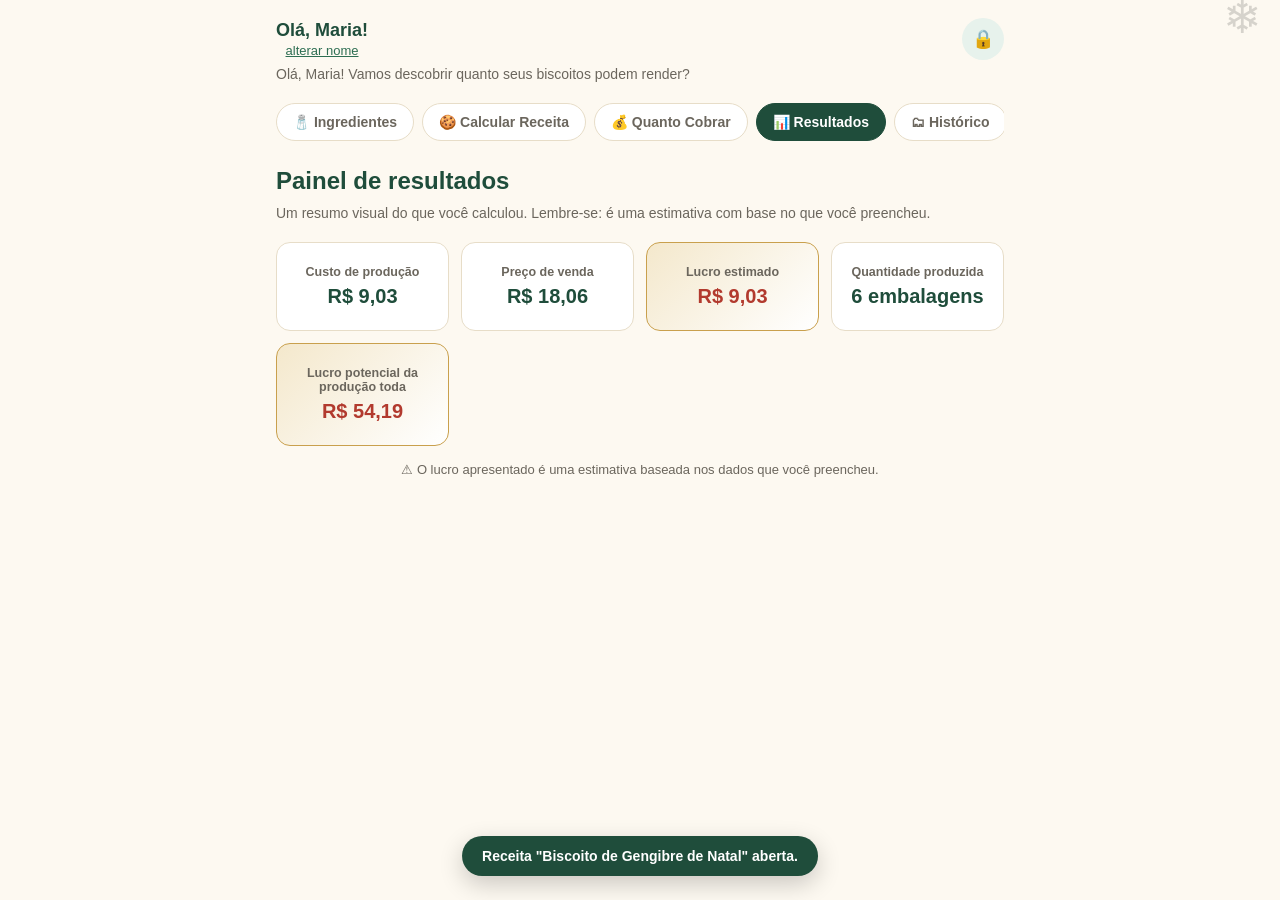
==== calculadora-lucro-biscoitos-demo/index.html @ b3db5369 "Add demo variant of Minha Calculadora de Lucro with sample data Same app, auto-seeded with example i" ====
<!DOCTYPE html>
<html lang="pt-BR">
<head>
<meta charset="UTF-8">
<meta name="viewport" content="width=device-width, initial-scale=1.0">
<title>Minha Calculadora de Lucro — DEMO (dados de exemplo)</title>
<link rel="stylesheet" href="style.css">
</head>
<body>

<!-- Decoração natalina de fundo -->
<div class="decor-topo" aria-hidden="true">❄</div>

<!-- ===================== TELA 0 — ENTRADA ===================== -->
<section id="tela-entrada" class="tela tela-ativa">
  <div class="card-entrada">
    <div class="selo">🎄</div>
    <h1>Minha Calculadora de Lucro</h1>
    <p class="subtitulo">Descubra quanto custa produzir seus biscoitos, quanto cobrar e quanto pode lucrar neste Natal.</p>

    <form id="form-nome" autocomplete="off">
      <label for="input-nome">Como podemos chamar você?</label>
      <input type="text" id="input-nome" placeholder="Digite seu nome" maxlength="40" required>
      <button type="submit" class="btn btn-primario btn-grande">COMEÇAR</button>
    </form>
  </div>
</section>

<!-- ===================== APP PRINCIPAL ===================== -->
<div id="app-principal" class="tela">

  <header class="topo-app">
    <div class="topo-boasvindas">
      <span id="saudacao-nome">Olá!</span>
      <button id="btn-trocar-nome" class="link-discreto" type="button">alterar nome</button>
    </div>
    <button id="btn-abrir-privacidade" class="btn-icone" type="button" title="Privacidade e dados">🔒</button>
  </header>

  <p id="frase-boasvindas" class="frase-boasvindas"></p>

  <nav class="abas" role="tablist" aria-label="Seções da calculadora">
    <button class="aba aba-ativa" data-aba="ingredientes" type="button">🧂 Ingredientes</button>
    <button class="aba" data-aba="receita" type="button">🍪 Calcular Receita</button>
    <button class="aba" data-aba="preco" type="button">💰 Quanto Cobrar</button>
    <button class="aba" data-aba="resultados" type="button">📊 Resultados</button>
    <button class="aba" data-aba="historico" type="button">🗂 Histórico</button>
  </nav>

  <!-- ---------- ABA 1: INGREDIENTES ---------- -->
  <section class="painel painel-ativo" id="painel-ingredientes">
    <h2>Meus ingredientes e custos</h2>
    <p class="ajuda">Cadastre o que você compra. O app calcula sozinho quanto custou a parte que você realmente usar na receita.</p>

    <form id="form-ingrediente" class="formulario-cartao">
      <div class="campo">
        <label for="ing-nome">Nome do ingrediente</label>
        <input type="text" id="ing-nome" placeholder="Ex: Farinha de trigo" required>
      </div>
      <div class="linha-campos">
        <div class="campo">
          <label for="ing-qtd-comprada">Quantidade comprada</label>
          <input type="number" id="ing-qtd-comprada" min="0" step="0.01" placeholder="Ex: 1" required>
        </div>
        <div class="campo">
          <label for="ing-unidade">Unidade</label>
          <select id="ing-unidade" required>
            <option value="g">gramas (g)</option>
            <option value="kg">quilos (kg)</option>
            <option value="ml">mililitros (ml)</option>
            <option value="l">litros (l)</option>
            <option value="un">unidade</option>
          </select>
        </div>
        <div class="campo">
          <label for="ing-preco">Preço pago (R$)</label>
          <input type="number" id="ing-preco" min="0" step="0.01" placeholder="Ex: 6,00" required>
        </div>
      </div>
      <button type="submit" class="btn btn-primario" id="btn-salvar-ingrediente">Adicionar ingrediente</button>
      <input type="hidden" id="ing-editando-id">
    </form>

    <div id="lista-ingredientes" class="lista-cartoes"></div>
    <p id="vazio-ingredientes" class="estado-vazio">Você ainda não cadastrou nenhum ingrediente.</p>
  </section>

  <!-- ---------- ABA 2: CALCULAR RECEITA ---------- -->
  <section class="painel" id="painel-receita">
    <h2>Calcular minha receita</h2>
    <p class="ajuda">Escolha os ingredientes e as quantidades usadas nesta receita. O custo de cada um é calculado proporcionalmente ao que você cadastrou.</p>

    <form id="form-receita" class="formulario-cartao">
      <div class="campo">
        <label for="receita-nome">Nome da receita</label>
        <input type="text" id="receita-nome" placeholder="Ex: Biscoito de gengibre" required>
      </div>

      <div class="campo">
        <label>Ingredientes usados nesta receita</label>
        <div id="lista-ingredientes-receita" class="lista-ingredientes-receita"></div>
        <button type="button" id="btn-add-item-receita" class="btn btn-secundario">+ Adicionar ingrediente à receita</button>
        <p id="vazio-ingredientes-receita-aviso" class="estado-vazio" hidden>Cadastre ao menos um ingrediente na aba "Ingredientes" antes de montar uma receita.</p>
      </div>

      <div class="campo">
        <label for="receita-rendimento">Quantos biscoitos essa receita rende?</label>
        <input type="number" id="receita-rendimento" min="1" step="1" placeholder="Ex: 30" required>
      </div>

      <button type="submit" class="btn btn-primario" id="btn-salvar-receita">Calcular e salvar receita</button>
      <input type="hidden" id="receita-editando-id">
    </form>

    <div id="resumo-receita-calculada" class="caixa-resultado" hidden>
      <h3>Resultado da receita</h3>
      <div class="grid-resultado">
        <div class="mini-cartao"><span class="rotulo">Custo total dos ingredientes</span><span class="valor" id="rr-custo-total">—</span></div>
        <div class="mini-cartao"><span class="rotulo">Rendimento</span><span class="valor" id="rr-rendimento">—</span></div>
        <div class="mini-cartao destaque"><span class="rotulo">Custo por biscoito</span><span class="valor" id="rr-custo-unidade">—</span></div>
      </div>
    </div>
  </section>

  <!-- ---------- ABA 3: QUANTO DEVO COBRAR ---------- -->
  <section class="painel" id="painel-preco">
    <h2>Quanto devo cobrar?</h2>
    <p class="ajuda">Escolha uma receita já calculada, informe os custos extras e a margem desejada. A gente faz a conta certa pra você.</p>

    <form id="form-preco" class="formulario-cartao">
      <div class="campo">
        <label for="preco-receita">Receita</label>
        <select id="preco-receita" required>
          <option value="">Selecione uma receita calculada</option>
        </select>
      </div>

      <div class="campo">
        <label for="preco-tipo-venda">Como você vende?</label>
        <select id="preco-tipo-venda" required>
          <option value="unidade">Por unidade</option>
          <option value="caixa">Por caixa</option>
          <option value="pacote">Por pacote</option>
          <option value="kit">Por kit</option>
        </select>
      </div>

      <div class="linha-campos">
        <div class="campo">
          <label for="preco-qtd-embalagem">Biscoitos por embalagem</label>
          <input type="number" id="preco-qtd-embalagem" min="1" step="1" placeholder="Ex: 6" required>
        </div>
        <div class="campo">
          <label for="preco-custo-embalagem">Custo da embalagem (R$)</label>
          <input type="number" id="preco-custo-embalagem" min="0" step="0.01" placeholder="Ex: 2,50">
        </div>
      </div>

      <details class="detalhes-custos">
        <summary>Custos adicionais (embalagens, etiquetas, gás, mão de obra...)</summary>
        <div id="lista-custos-adicionais" class="lista-custos"></div>
        <button type="button" id="btn-add-custo" class="btn btn-secundario">+ Adicionar custo</button>
      </details>

      <div class="linha-campos">
        <div class="campo">
          <label for="preco-margem">Margem de lucro desejada (%)</label>
          <input type="number" id="preco-margem" min="0" max="95" step="1" placeholder="Ex: 40" required>
        </div>
        <div class="campo">
          <label for="preco-taxa">Taxas adicionais (%) <span class="opcional">opcional</span></label>
          <input type="number" id="preco-taxa" min="0" max="50" step="0.1" placeholder="Ex: 5">
        </div>
      </div>

      <button type="submit" class="btn btn-primario" id="btn-calcular-preco">Calcular preço de venda</button>
    </form>

    <div id="resumo-preco-calculado" class="caixa-resultado" hidden>
      <h3>Como chegamos nesse preço</h3>
      <p id="explicacao-calculo" class="explicacao"></p>
      <div class="grid-resultado">
        <div class="mini-cartao"><span class="rotulo">Custo total do produto</span><span class="valor" id="pr-custo-total">—</span></div>
        <div class="mini-cartao"><span class="rotulo">Custo por unidade</span><span class="valor" id="pr-custo-unidade">—</span></div>
        <div class="mini-cartao destaque"><span class="rotulo">Preço sugerido de venda</span><span class="valor" id="pr-preco-venda">—</span></div>
        <div class="mini-cartao destaque"><span class="rotulo">Lucro estimado por venda</span><span class="valor" id="pr-lucro">—</span></div>
      </div>
      <button type="button" id="btn-ver-resultados" class="btn btn-primario btn-grande">Ver painel de resultados completo</button>
    </div>
  </section>

  <!-- ---------- ABA 4: RESULTADOS ---------- -->
  <section class="painel" id="painel-resultados">
    <h2>Painel de resultados</h2>
    <p class="ajuda">Um resumo visual do que você calculou. Lembre-se: é uma estimativa com base no que você preencheu.</p>

    <div id="resultados-vazio" class="estado-vazio">Calcule uma receita e um preço de venda primeiro, nas abas anteriores.</div>

    <div id="resultados-conteudo" class="grid-resultado grid-resultado-grande" hidden>
      <div class="mini-cartao"><span class="rotulo">Custo de produção</span><span class="valor" id="res-custo">—</span></div>
      <div class="mini-cartao"><span class="rotulo">Preço de venda</span><span class="valor" id="res-preco">—</span></div>
      <div class="mini-cartao destaque"><span class="rotulo">Lucro estimado</span><span class="valor" id="res-lucro">—</span></div>
      <div class="mini-cartao"><span class="rotulo">Quantidade produzida</span><span class="valor" id="res-qtd">—</span></div>
      <div class="mini-cartao destaque"><span class="rotulo">Lucro potencial da produção toda</span><span class="valor" id="res-lucro-total">—</span></div>
    </div>
    <p class="nota-estimativa" id="nota-estimativa" hidden>⚠ O lucro apresentado é uma estimativa baseada nos dados que você preencheu.</p>
  </section>

  <!-- ---------- ABA 5: HISTÓRICO ---------- -->
  <section class="painel" id="painel-historico">
    <h2>Histórico de receitas</h2>
    <p class="ajuda">Suas receitas salvas ficam aqui. Você pode abrir, editar, duplicar ou excluir.</p>
    <div id="lista-historico" class="lista-cartoes"></div>
    <p id="vazio-historico" class="estado-vazio">Nenhuma receita salva ainda.</p>
  </section>

</div>

<!-- ===================== MODAL: TROCAR NOME ===================== -->
<div id="modal-trocar-nome" class="modal" hidden>
  <div class="modal-caixa">
    <h3>Alterar nome</h3>
    <form id="form-trocar-nome">
      <input type="text" id="input-novo-nome" maxlength="40" required>
      <div class="modal-botoes">
        <button type="button" class="btn btn-secundario" id="btn-cancelar-nome">Cancelar</button>
        <button type="submit" class="btn btn-primario">Salvar</button>
      </div>
    </form>
  </div>
</div>

<!-- ===================== MODAL: PRIVACIDADE E DADOS ===================== -->
<div id="modal-privacidade" class="modal" hidden>
  <div class="modal-caixa modal-grande">
    <h3>🔒 Privacidade e seus dados</h3>
    <p class="aviso-privacidade">
      Privacidade: seus dados ficam armazenados apenas neste navegador e neste aparelho. Não enviamos suas informações
      para servidores externos. Se você trocar de aparelho ou navegador, precisará transferir seus dados usando a
      opção de exportação.
    </p>
    <div class="modal-botoes modal-botoes-coluna">
      <button type="button" id="btn-exportar-dados" class="btn btn-secundario">⬇ Exportar meus dados (JSON)</button>
      <label class="btn btn-secundario btn-arquivo">
        ⬆ Importar dados (JSON)
        <input type="file" id="input-importar-dados" accept="application/json" hidden>
      </label>
      <button type="button" id="btn-apagar-dados" class="btn btn-perigo">🗑 Apagar todos os meus dados</button>
    </div>
    <button type="button" class="btn btn-fechar-modal" id="btn-fechar-privacidade">Fechar</button>
  </div>
</div>

<!-- ===================== MODAL: CONFIRMAÇÃO GENÉRICA ===================== -->
<div id="modal-confirmar" class="modal" hidden>
  <div class="modal-caixa">
    <h3 id="confirmar-titulo">Confirmar ação</h3>
    <p id="confirmar-texto"></p>
    <div class="modal-botoes">
      <button type="button" class="btn btn-secundario" id="btn-confirmar-nao">Cancelar</button>
      <button type="button" class="btn btn-perigo" id="btn-confirmar-sim">Confirmar</button>
    </div>
  </div>
</div>

<!-- Caixa de aviso (toast) -->
<div id="toast" class="toast" hidden></div>

<script src="script.js"></script>
</body>
</html>
---- calculadora-lucro-biscoitos-demo/style.css ----
/* ============================================================
   MINHA CALCULADORA DE LUCRO — BISCOITOS DE NATAL
   Identidade visual: verde-escuro, vermelho natalino, dourado,
   fundo claro, cantos arredondados, botões grandes.
   ============================================================ */

:root {
  --verde-escuro: #1f4d3b;
  --verde-medio: #2e6e52;
  --verde-claro: #e7f2ec;
  --vermelho: #b23a2e;
  --vermelho-escuro: #8f2d23;
  --dourado: #c9a04d;
  --dourado-claro: #f4e8cc;
  --fundo: #fdf9f1;
  --cartao: #ffffff;
  --texto: #2b2b28;
  --texto-suave: #6b665d;
  --borda: #e7ddc8;
  --sombra: 0 6px 18px rgba(31, 77, 59, 0.08);
  --raio: 16px;
}

* { box-sizing: border-box; }

html, body {
  margin: 0;
  padding: 0;
  background: var(--fundo);
  color: var(--texto);
  font-family: -apple-system, BlinkMacSystemFont, "Segoe UI", Roboto, "Helvetica Neue", Arial, sans-serif;
  -webkit-font-smoothing: antialiased;
}

h1, h2, h3 {
  color: var(--verde-escuro);
  font-weight: 700;
  margin: 0 0 8px;
}

p { line-height: 1.5; }

.decor-topo {
  position: fixed;
  top: -10px;
  right: 18px;
  font-size: 46px;
  opacity: 0.18;
  pointer-events: none;
  z-index: 0;
}

/* ---------- TELAS ---------- */
.tela { display: none; }
.tela-ativa { display: block; }

/* ---------- TELA DE ENTRADA ---------- */
#tela-entrada.tela-ativa {
  min-height: 100vh;
  display: flex;
  align-items: center;
  justify-content: center;
  padding: 24px;
  background: linear-gradient(180deg, var(--verde-claro) 0%, var(--fundo) 60%);
}

.card-entrada {
  background: var(--cartao);
  border-radius: 22px;
  box-shadow: var(--sombra);
  padding: 40px 32px;
  max-width: 420px;
  width: 100%;
  text-align: center;
  border: 1px solid var(--borda);
}

.selo {
  font-size: 42px;
  margin-bottom: 8px;
}

.card-entrada h1 {
  font-size: 26px;
  margin-bottom: 10px;
}

.subtitulo {
  color: var(--texto-suave);
  font-size: 15px;
  margin-bottom: 26px;
}

#form-nome label {
  display: block;
  text-align: left;
  font-weight: 600;
  margin-bottom: 6px;
  color: var(--verde-escuro);
}

#form-nome input {
  width: 100%;
  margin-bottom: 18px;
}

/* ---------- CAMPOS / FORMULÁRIOS ---------- */
input[type="text"],
input[type="number"],
select {
  width: 100%;
  padding: 12px 14px;
  border: 1.5px solid var(--borda);
  border-radius: 12px;
  font-size: 15px;
  background: var(--cartao);
  color: var(--texto);
  font-family: inherit;
}

input:focus, select:focus {
  outline: none;
  border-color: var(--verde-medio);
  box-shadow: 0 0 0 3px rgba(46, 110, 82, 0.15);
}

.campo { margin-bottom: 16px; }
.campo label {
  display: block;
  font-weight: 600;
  font-size: 14px;
  margin-bottom: 6px;
  color: var(--verde-escuro);
}
.opcional { font-weight: 400; color: var(--texto-suave); font-size: 12px; }

.linha-campos {
  display: grid;
  grid-template-columns: repeat(auto-fit, minmax(140px, 1fr));
  gap: 12px;
}

.formulario-cartao {
  background: var(--cartao);
  border: 1px solid var(--borda);
  border-radius: var(--raio);
  padding: 20px;
  margin-bottom: 20px;
  box-shadow: var(--sombra);
}

/* ---------- BOTÕES ---------- */
.btn {
  display: inline-flex;
  align-items: center;
  justify-content: center;
  gap: 8px;
  border: none;
  border-radius: 12px;
  padding: 13px 22px;
  font-size: 15px;
  font-weight: 700;
  cursor: pointer;
  transition: transform 0.08s ease, opacity 0.15s ease;
  font-family: inherit;
}
.btn:active { transform: scale(0.97); }
.btn:disabled {
  opacity: 0.5;
  cursor: not-allowed;
  transform: none;
}

.btn-primario {
  background: var(--verde-escuro);
  color: #fff;
  width: 100%;
}
.btn-primario:hover { background: var(--verde-medio); }

.btn-secundario {
  background: var(--dourado-claro);
  color: var(--verde-escuro);
  border: 1.5px solid var(--dourado);
}
.btn-secundario:hover { background: #efdcab; }

.btn-perigo {
  background: var(--vermelho);
  color: #fff;
}
.btn-perigo:hover { background: var(--vermelho-escuro); }

.btn-grande { padding: 16px 24px; font-size: 16px; }

.btn-icone {
  background: var(--verde-claro);
  border: none;
  border-radius: 50%;
  width: 42px;
  height: 42px;
  font-size: 18px;
  cursor: pointer;
}

.btn-arquivo {
  text-align: center;
  cursor: pointer;
}

.link-discreto {
  background: none;
  border: none;
  color: var(--verde-medio);
  font-size: 13px;
  text-decoration: underline;
  cursor: pointer;
  padding: 0;
  font-family: inherit;
}

/* ---------- APP PRINCIPAL / TOPO ---------- */
#app-principal {
  max-width: 760px;
  margin: 0 auto;
  padding: 18px 16px 60px;
  position: relative;
  z-index: 1;
}

.topo-app {
  display: flex;
  align-items: center;
  justify-content: space-between;
  margin-bottom: 4px;
}

.topo-boasvindas {
  display: flex;
  flex-direction: column;
  gap: 2px;
}

#saudacao-nome {
  font-weight: 700;
  font-size: 18px;
  color: var(--verde-escuro);
}

.frase-boasvindas {
  color: var(--texto-suave);
  font-size: 14px;
  margin: 4px 0 18px;
}

/* ---------- ABAS ---------- */
.abas {
  display: flex;
  gap: 8px;
  overflow-x: auto;
  padding-bottom: 8px;
  margin-bottom: 18px;
  -webkit-overflow-scrolling: touch;
}

.aba {
  flex: 0 0 auto;
  background: var(--cartao);
  border: 1.5px solid var(--borda);
  color: var(--texto-suave);
  border-radius: 999px;
  padding: 10px 16px;
  font-size: 14px;
  font-weight: 600;
  cursor: pointer;
  white-space: nowrap;
  font-family: inherit;
}

.aba-ativa {
  background: var(--verde-escuro);
  border-color: var(--verde-escuro);
  color: #fff;
}

.painel { display: none; }
.painel-ativo { display: block; }

.ajuda {
  color: var(--texto-suave);
  font-size: 14px;
  margin-top: 0;
  margin-bottom: 18px;
}

/* ---------- CARTÕES DE LISTA ---------- */
.lista-cartoes {
  display: flex;
  flex-direction: column;
  gap: 12px;
}

.cartao-item {
  background: var(--cartao);
  border: 1px solid var(--borda);
  border-left: 5px solid var(--dourado);
  border-radius: var(--raio);
  padding: 14px 16px;
  display: flex;
  justify-content: space-between;
  align-items: center;
  gap: 12px;
  box-shadow: var(--sombra);
}

.cartao-item-info { flex: 1; min-width: 0; }

.cartao-item-titulo {
  font-weight: 700;
  color: var(--verde-escuro);
  margin-bottom: 2px;
}

.cartao-item-sub {
  font-size: 13px;
  color: var(--texto-suave);
}

.cartao-item-acoes {
  display: flex;
  gap: 6px;
  flex-shrink: 0;
}

.btn-mini {
  background: var(--verde-claro);
  border: none;
  border-radius: 8px;
  width: 34px;
  height: 34px;
  font-size: 15px;
  cursor: pointer;
}
.btn-mini.perigo { background: #f6ddd9; }

.estado-vazio {
  color: var(--texto-suave);
  font-style: italic;
  text-align: center;
  padding: 24px 10px;
  font-size: 14px;
}

/* ---------- ITENS DE RECEITA / CUSTOS ADICIONAIS ---------- */
.lista-ingredientes-receita, .lista-custos {
  display: flex;
  flex-direction: column;
  gap: 10px;
  margin: 10px 0;
}

.linha-item-receita, .linha-custo {
  display: grid;
  grid-template-columns: 1fr 110px 36px;
  gap: 8px;
  align-items: center;
  background: var(--verde-claro);
  padding: 10px;
  border-radius: 10px;
}

.linha-item-receita select, .linha-custo input[type="text"] {
  margin: 0;
}

.linha-item-receita input, .linha-custo input[type="number"] {
  margin: 0;
}

.custo-item-preview {
  grid-column: 1 / -1;
  font-size: 12px;
  color: var(--verde-medio);
  font-weight: 600;
}

details.detalhes-custos {
  background: var(--cartao);
  border: 1px solid var(--borda);
  border-radius: 12px;
  padding: 12px 16px;
  margin-bottom: 16px;
}
details.detalhes-custos summary {
  font-weight: 700;
  color: var(--verde-escuro);
  cursor: pointer;
}

/* ---------- RESULTADOS ---------- */
.caixa-resultado {
  background: var(--verde-claro);
  border: 1px solid var(--verde-medio);
  border-radius: var(--raio);
  padding: 20px;
  margin-top: 10px;
}

.explicacao {
  font-size: 13px;
  color: var(--verde-escuro);
  background: #fff;
  border-radius: 10px;
  padding: 10px 12px;
  border: 1px dashed var(--verde-medio);
}

.grid-resultado {
  display: grid;
  grid-template-columns: repeat(auto-fit, minmax(150px, 1fr));
  gap: 12px;
  margin: 14px 0;
}

.grid-resultado-grande .mini-cartao { padding: 22px 16px; }

.mini-cartao {
  background: var(--cartao);
  border-radius: 14px;
  padding: 16px;
  text-align: center;
  border: 1px solid var(--borda);
  display: flex;
  flex-direction: column;
  gap: 6px;
}

.mini-cartao .rotulo {
  font-size: 12.5px;
  color: var(--texto-suave);
  font-weight: 600;
}

.mini-cartao .valor {
  font-size: 20px;
  font-weight: 800;
  color: var(--verde-escuro);
}

.mini-cartao.destaque {
  background: linear-gradient(135deg, var(--dourado-claro), #fff);
  border-color: var(--dourado);
}
.mini-cartao.destaque .valor { color: var(--vermelho); }

.nota-estimativa {
  font-size: 13px;
  color: var(--texto-suave);
  text-align: center;
  margin-top: 10px;
}

/* ---------- MODAIS ---------- */
.modal {
  position: fixed;
  inset: 0;
  background: rgba(31, 77, 59, 0.45);
  display: flex;
  align-items: center;
  justify-content: center;
  padding: 20px;
  z-index: 50;
}
.modal[hidden] { display: none; }

.modal-caixa {
  background: var(--cartao);
  border-radius: 18px;
  padding: 26px;
  max-width: 420px;
  width: 100%;
  box-shadow: 0 12px 40px rgba(0,0,0,0.25);
}
.modal-grande { max-width: 480px; }

.modal-caixa input {
  margin: 14px 0;
}

.modal-botoes {
  display: flex;
  gap: 10px;
  margin-top: 16px;
}
.modal-botoes-coluna { flex-direction: column; }
.modal-botoes .btn { flex: 1; }

.aviso-privacidade {
  background: var(--verde-claro);
  border-radius: 10px;
  padding: 14px;
  font-size: 13.5px;
  color: var(--verde-escuro);
}

.btn-fechar-modal {
  background: none;
  border: none;
  color: var(--texto-suave);
  width: 100%;
  margin-top: 14px;
  text-decoration: underline;
  cursor: pointer;
  font-size: 13px;
}

/* ---------- TOAST ---------- */
.toast {
  position: fixed;
  bottom: 24px;
  left: 50%;
  transform: translateX(-50%);
  background: var(--verde-escuro);
  color: #fff;
  padding: 12px 20px;
  border-radius: 999px;
  font-size: 14px;
  font-weight: 600;
  box-shadow: 0 8px 24px rgba(0,0,0,0.2);
  z-index: 100;
  max-width: 90vw;
  text-align: center;
}
.toast.toast-erro { background: var(--vermelho); }
.toast[hidden] { display: none; }

.campo-erro {
  border-color: var(--vermelho) !important;
  box-shadow: 0 0 0 3px rgba(178, 58, 46, 0.15) !important;
}

/* ---------- RESPONSIVO ---------- */
@media (max-width: 480px) {
  .card-entrada { padding: 30px 22px; }
  .linha-item-receita { grid-template-columns: 1fr 90px 32px; }
  .mini-cartao .valor { font-size: 17px; }
}
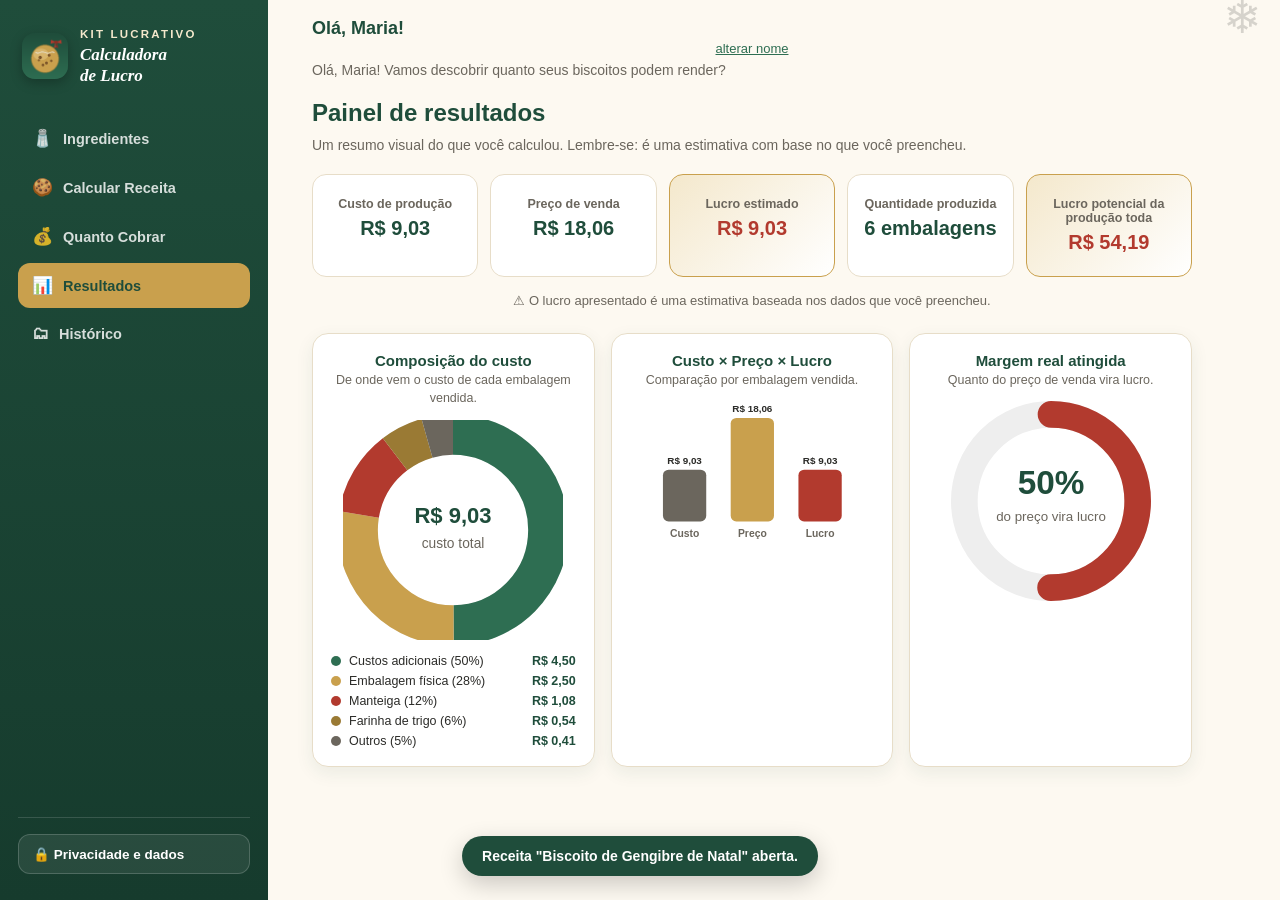
==== commit 57b64dbb: "Redesign Calculadora de Lucro: sidebar nav, charts, PWA icon - Move the 5 modules into a left sideba" ====
--- a/calculadora-lucro-biscoitos-demo/index.html
+++ b/calculadora-lucro-biscoitos-demo/index.html
@@ -4,6 +4,16 @@
 <meta charset="UTF-8">
 <meta name="viewport" content="width=device-width, initial-scale=1.0">
 <title>Minha Calculadora de Lucro — DEMO (dados de exemplo)</title>
+
+<link rel="manifest" href="manifest.json">
+<link rel="icon" type="image/png" sizes="32x32" href="favicon-32.png">
+<link rel="icon" type="image/png" sizes="192x192" href="icon-192.png">
+<link rel="apple-touch-icon" href="apple-touch-icon.png">
+<meta name="theme-color" content="#1f4d3b">
+<meta name="apple-mobile-web-app-capable" content="yes">
+<meta name="apple-mobile-web-app-status-bar-style" content="black-translucent">
+<meta name="apple-mobile-web-app-title" content="Calc. de Lucro">
+
 <link rel="stylesheet" href="style.css">
 </head>
 <body>
@@ -14,8 +24,9 @@
 <!-- ===================== TELA 0 — ENTRADA ===================== -->
 <section id="tela-entrada" class="tela tela-ativa">
   <div class="card-entrada">
-    <div class="selo">🎄</div>
-    <h1>Minha Calculadora de Lucro</h1>
+    <div class="selo"><img src="icon-192.png" alt="" class="selo-icone"></div>
+    <p class="kicker-marca">Kit Lucrativo · Edição de Natal</p>
+    <h1 class="titulo-marca">Minha Calculadora<br>de Lucro</h1>
     <p class="subtitulo">Descubra quanto custa produzir seus biscoitos, quanto cobrar e quanto pode lucrar neste Natal.</p>
 
     <form id="form-nome" autocomplete="off">
@@ -29,23 +40,44 @@
 <!-- ===================== APP PRINCIPAL ===================== -->
 <div id="app-principal" class="tela">
 
-  <header class="topo-app">
-    <div class="topo-boasvindas">
-      <span id="saudacao-nome">Olá!</span>
-      <button id="btn-trocar-nome" class="link-discreto" type="button">alterar nome</button>
-    </div>
-    <button id="btn-abrir-privacidade" class="btn-icone" type="button" title="Privacidade e dados">🔒</button>
-  </header>
-
-  <p id="frase-boasvindas" class="frase-boasvindas"></p>
-
-  <nav class="abas" role="tablist" aria-label="Seções da calculadora">
-    <button class="aba aba-ativa" data-aba="ingredientes" type="button">🧂 Ingredientes</button>
-    <button class="aba" data-aba="receita" type="button">🍪 Calcular Receita</button>
-    <button class="aba" data-aba="preco" type="button">💰 Quanto Cobrar</button>
-    <button class="aba" data-aba="resultados" type="button">📊 Resultados</button>
-    <button class="aba" data-aba="historico" type="button">🗂 Histórico</button>
-  </nav>
+  <div id="backdrop-sidebar" class="backdrop-sidebar" hidden></div>
+
+  <aside id="sidebar-lateral" class="sidebar-lateral">
+    <div class="marca-sidebar">
+      <img src="icon-192.png" alt="" class="marca-icone">
+      <div class="marca-texto">
+        <p class="kicker-marca kicker-sidebar">Kit Lucrativo</p>
+        <p class="titulo-marca-sidebar">Calculadora<br>de Lucro</p>
+      </div>
+    </div>
+
+    <nav class="abas" role="tablist" aria-label="Seções da calculadora">
+      <button class="aba aba-ativa" data-aba="ingredientes" type="button"><span class="aba-icone">🧂</span> Ingredientes</button>
+      <button class="aba" data-aba="receita" type="button"><span class="aba-icone">🍪</span> Calcular Receita</button>
+      <button class="aba" data-aba="preco" type="button"><span class="aba-icone">💰</span> Quanto Cobrar</button>
+      <button class="aba" data-aba="resultados" type="button"><span class="aba-icone">📊</span> Resultados</button>
+      <button class="aba" data-aba="historico" type="button"><span class="aba-icone">🗂</span> Histórico</button>
+    </nav>
+
+    <div class="sidebar-rodape">
+      <button id="btn-abrir-privacidade" class="btn-rodape-sidebar" type="button">🔒 Privacidade e dados</button>
+    </div>
+  </aside>
+
+  <div id="conteudo-principal" class="conteudo-principal">
+
+    <header class="topo-app">
+      <button id="btn-menu-mobile" class="btn-hamburguer" type="button" aria-label="Abrir menu" aria-expanded="false">
+        <span></span><span></span><span></span>
+      </button>
+      <div class="topo-boasvindas">
+        <span id="saudacao-nome">Olá!</span>
+        <button id="btn-trocar-nome" class="link-discreto" type="button">alterar nome</button>
+      </div>
+      <button id="btn-abrir-privacidade-mobile" class="btn-icone btn-icone-mobile" type="button" title="Privacidade e dados">🔒</button>
+    </header>
+
+    <p id="frase-boasvindas" class="frase-boasvindas"></p>
 
   <!-- ---------- ABA 1: INGREDIENTES ---------- -->
   <section class="painel painel-ativo" id="painel-ingredientes">
@@ -204,6 +236,25 @@
       <div class="mini-cartao destaque"><span class="rotulo">Lucro potencial da produção toda</span><span class="valor" id="res-lucro-total">—</span></div>
     </div>
     <p class="nota-estimativa" id="nota-estimativa" hidden>⚠ O lucro apresentado é uma estimativa baseada nos dados que você preencheu.</p>
+
+    <div id="graficos-resultado" class="graficos-resultado" hidden>
+      <div class="cartao-grafico">
+        <h3>Composição do custo</h3>
+        <p class="ajuda-grafico">De onde vem o custo de cada embalagem vendida.</p>
+        <div id="grafico-composicao" class="grafico-donut-area"></div>
+        <ul id="legenda-composicao" class="legenda-grafico"></ul>
+      </div>
+      <div class="cartao-grafico">
+        <h3>Custo × Preço × Lucro</h3>
+        <p class="ajuda-grafico">Comparação por embalagem vendida.</p>
+        <div id="grafico-barras" class="grafico-barras-area"></div>
+      </div>
+      <div class="cartao-grafico">
+        <h3>Margem real atingida</h3>
+        <p class="ajuda-grafico">Quanto do preço de venda vira lucro.</p>
+        <div id="grafico-margem" class="grafico-margem-area"></div>
+      </div>
+    </div>
   </section>
 
   <!-- ---------- ABA 5: HISTÓRICO ---------- -->
@@ -214,7 +265,8 @@
     <p id="vazio-historico" class="estado-vazio">Nenhuma receita salva ainda.</p>
   </section>
 
-</div>
+  </div><!-- /conteudo-principal -->
+</div><!-- /app-principal -->
 
 <!-- ===================== MODAL: TROCAR NOME ===================== -->
 <div id="modal-trocar-nome" class="modal" hidden>
--- a/calculadora-lucro-biscoitos-demo/style.css
+++ b/calculadora-lucro-biscoitos-demo/style.css
@@ -12,6 +12,7 @@
   --vermelho-escuro: #8f2d23;
   --dourado: #c9a04d;
   --dourado-claro: #f4e8cc;
+  --dourado-escuro: #9a7a34;
   --fundo: #fdf9f1;
   --cartao: #ffffff;
   --texto: #2b2b28;
@@ -19,6 +20,8 @@
   --borda: #e7ddc8;
   --sombra: 0 6px 18px rgba(31, 77, 59, 0.08);
   --raio: 16px;
+  --sidebar-largura: 268px;
+  --fonte-display: Georgia, "Iowan Old Style", "Palatino Linotype", "Book Antiqua", Palatino, serif;
 }
 
 * { box-sizing: border-box; }
@@ -76,13 +79,36 @@
 }
 
 .selo {
-  font-size: 42px;
-  margin-bottom: 8px;
-}
-
-.card-entrada h1 {
-  font-size: 26px;
-  margin-bottom: 10px;
+  margin-bottom: 14px;
+  display: flex;
+  justify-content: center;
+}
+
+.selo-icone {
+  width: 72px;
+  height: 72px;
+  border-radius: 20px;
+  box-shadow: 0 8px 20px rgba(31, 77, 59, 0.22);
+}
+
+.kicker-marca {
+  text-transform: uppercase;
+  letter-spacing: 2.2px;
+  font-size: 11.5px;
+  font-weight: 700;
+  color: var(--dourado-escuro, #9a7a34);
+  margin: 0 0 6px;
+}
+
+.titulo-marca {
+  font-family: var(--fonte-display);
+  font-size: 30px;
+  line-height: 1.18;
+  font-weight: 700;
+  font-style: italic;
+  color: var(--verde-escuro);
+  margin: 0 0 14px;
+  letter-spacing: 0.2px;
 }
 
 .subtitulo {
@@ -219,19 +245,131 @@
   font-family: inherit;
 }
 
-/* ---------- APP PRINCIPAL / TOPO ---------- */
-#app-principal {
-  max-width: 760px;
-  margin: 0 auto;
-  padding: 18px 16px 60px;
+/* ---------- APP PRINCIPAL: SIDEBAR + CONTEÚDO ---------- */
+#app-principal.tela-ativa {
+  display: flex;
+  align-items: stretch;
+  min-height: 100vh;
   position: relative;
   z-index: 1;
 }
 
+.sidebar-lateral {
+  width: var(--sidebar-largura);
+  flex: 0 0 var(--sidebar-largura);
+  background: linear-gradient(180deg, var(--verde-escuro) 0%, #163b2d 100%);
+  color: #fff;
+  display: flex;
+  flex-direction: column;
+  padding: 26px 18px;
+  position: fixed;
+  top: 0;
+  left: 0;
+  bottom: 0;
+  z-index: 60;
+  transform: translateX(0);
+  transition: transform 0.25s ease;
+  overflow-y: auto;
+}
+
+.marca-sidebar {
+  display: flex;
+  align-items: center;
+  gap: 12px;
+  margin-bottom: 30px;
+  padding: 0 4px;
+}
+
+.marca-icone {
+  width: 46px;
+  height: 46px;
+  border-radius: 13px;
+  flex-shrink: 0;
+  box-shadow: 0 4px 12px rgba(0,0,0,0.25);
+}
+
+.kicker-sidebar {
+  color: var(--dourado-claro);
+  margin: 0 0 2px;
+}
+
+.titulo-marca-sidebar {
+  font-family: var(--fonte-display);
+  font-style: italic;
+  font-weight: 700;
+  font-size: 17px;
+  line-height: 1.2;
+  margin: 0;
+  color: #fff;
+}
+
+.sidebar-rodape {
+  margin-top: auto;
+  padding-top: 16px;
+  border-top: 1px solid rgba(255,255,255,0.14);
+}
+
+.btn-rodape-sidebar {
+  width: 100%;
+  background: rgba(255,255,255,0.08);
+  color: #fff;
+  border: 1px solid rgba(255,255,255,0.18);
+  border-radius: 12px;
+  padding: 11px 14px;
+  font-size: 13.5px;
+  font-weight: 600;
+  cursor: pointer;
+  text-align: left;
+  font-family: inherit;
+}
+.btn-rodape-sidebar:hover { background: rgba(255,255,255,0.15); }
+
+.backdrop-sidebar {
+  position: fixed;
+  inset: 0;
+  background: rgba(10, 25, 18, 0.55);
+  z-index: 55;
+}
+.backdrop-sidebar[hidden] { display: none; }
+
+.conteudo-principal {
+  flex: 1;
+  min-width: 0;
+  max-width: 920px;
+  margin: 0 auto;
+  padding: 18px 20px 60px;
+  margin-left: calc(var(--sidebar-largura) + 24px);
+}
+
+.btn-hamburguer {
+  display: none;
+  flex-direction: column;
+  justify-content: center;
+  gap: 4px;
+  width: 40px;
+  height: 40px;
+  background: var(--verde-claro);
+  border: none;
+  border-radius: 10px;
+  cursor: pointer;
+  flex-shrink: 0;
+}
+.btn-hamburguer span {
+  display: block;
+  width: 18px;
+  height: 2px;
+  margin: 0 auto;
+  background: var(--verde-escuro);
+  border-radius: 2px;
+}
+
+.btn-icone-mobile { display: none; }
+
 .topo-app {
   display: flex;
   align-items: center;
   justify-content: space-between;
+  gap: 10px;
   margin-bottom: 4px;
 }
 
@@ -239,6 +377,8 @@
   display: flex;
   flex-direction: column;
   gap: 2px;
+  flex: 1;
+  min-width: 0;
 }
 
 #saudacao-nome {
@@ -253,35 +393,39 @@
   margin: 4px 0 18px;
 }
 
-/* ---------- ABAS ---------- */
+/* ---------- ABAS (menu lateral) ---------- */
 .abas {
   display: flex;
-  gap: 8px;
-  overflow-x: auto;
-  padding-bottom: 8px;
-  margin-bottom: 18px;
-  -webkit-overflow-scrolling: touch;
+  flex-direction: column;
+  gap: 4px;
 }
 
 .aba {
-  flex: 0 0 auto;
-  background: var(--cartao);
-  border: 1.5px solid var(--borda);
-  color: var(--texto-suave);
-  border-radius: 999px;
-  padding: 10px 16px;
-  font-size: 14px;
+  display: flex;
+  align-items: center;
+  gap: 10px;
+  background: transparent;
+  border: none;
+  color: rgba(255,255,255,0.82);
+  border-radius: 12px;
+  padding: 12px 14px;
+  font-size: 14.5px;
   font-weight: 600;
   cursor: pointer;
   white-space: nowrap;
   font-family: inherit;
-}
+  text-align: left;
+  width: 100%;
+}
+.aba:hover { background: rgba(255,255,255,0.08); }
+
+.aba-icone { font-size: 17px; }
 
 .aba-ativa {
-  background: var(--verde-escuro);
-  border-color: var(--verde-escuro);
-  color: #fff;
-}
+  background: var(--dourado);
+  color: var(--verde-escuro);
+}
+.aba-ativa:hover { background: var(--dourado); }
 
 .painel { display: none; }
 .painel-ativo { display: block; }
@@ -458,6 +602,79 @@
   color: var(--texto-suave);
   text-align: center;
   margin-top: 10px;
+}
+
+/* ---------- GRÁFICOS ---------- */
+.graficos-resultado {
+  display: grid;
+  grid-template-columns: repeat(auto-fit, minmax(230px, 1fr));
+  gap: 16px;
+  margin-top: 22px;
+}
+.graficos-resultado[hidden] { display: none; }
+
+.cartao-grafico {
+  background: var(--cartao);
+  border: 1px solid var(--borda);
+  border-radius: var(--raio);
+  padding: 18px;
+  box-shadow: var(--sombra);
+  text-align: center;
+}
+.cartao-grafico h3 {
+  font-size: 15px;
+  margin-bottom: 2px;
+}
+.ajuda-grafico {
+  font-size: 12.5px;
+  color: var(--texto-suave);
+  margin: 0 0 12px;
+}
+
+.grafico-donut-area, .grafico-margem-area {
+  display: flex;
+  justify-content: center;
+}
+.grafico-donut-area svg, .grafico-margem-area svg {
+  max-width: 100%;
+  height: auto;
+}
+
+.grafico-barras-area {
+  display: flex;
+  justify-content: center;
+}
+.grafico-barras-area svg {
+  max-width: 100%;
+  height: auto;
+}
+
+.legenda-grafico {
+  list-style: none;
+  margin: 14px 0 0;
+  padding: 0;
+  text-align: left;
+  display: flex;
+  flex-direction: column;
+  gap: 6px;
+}
+.legenda-grafico li {
+  display: flex;
+  align-items: center;
+  gap: 8px;
+  font-size: 12.5px;
+  color: var(--texto);
+}
+.legenda-grafico .bolinha {
+  width: 10px;
+  height: 10px;
+  border-radius: 50%;
+  flex-shrink: 0;
+}
+.legenda-grafico .legenda-valor {
+  margin-left: auto;
+  font-weight: 700;
+  color: var(--verde-escuro);
 }
 
 /* ---------- MODAIS ---------- */
@@ -540,8 +757,33 @@
 }
 
 /* ---------- RESPONSIVO ---------- */
+
+/* Até 900px: barra lateral vira menu off-canvas, acionado pelo hambúrguer */
+@media (max-width: 900px) {
+  .sidebar-lateral {
+    transform: translateX(-100%);
+    width: 86vw;
+    max-width: 300px;
+    flex-basis: auto;
+  }
+  .sidebar-lateral.sidebar-aberta {
+    transform: translateX(0);
+    box-shadow: 10px 0 30px rgba(0,0,0,0.25);
+  }
+
+  .conteudo-principal {
+    margin-left: 0;
+    max-width: 640px;
+    padding: 16px 16px 60px;
+  }
+
+  .btn-hamburguer { display: flex; }
+  .btn-icone-mobile { display: inline-flex; }
+}
+
 @media (max-width: 480px) {
   .card-entrada { padding: 30px 22px; }
   .linha-item-receita { grid-template-columns: 1fr 90px 32px; }
   .mini-cartao .valor { font-size: 17px; }
-}
+  .titulo-marca { font-size: 25px; }
+}
